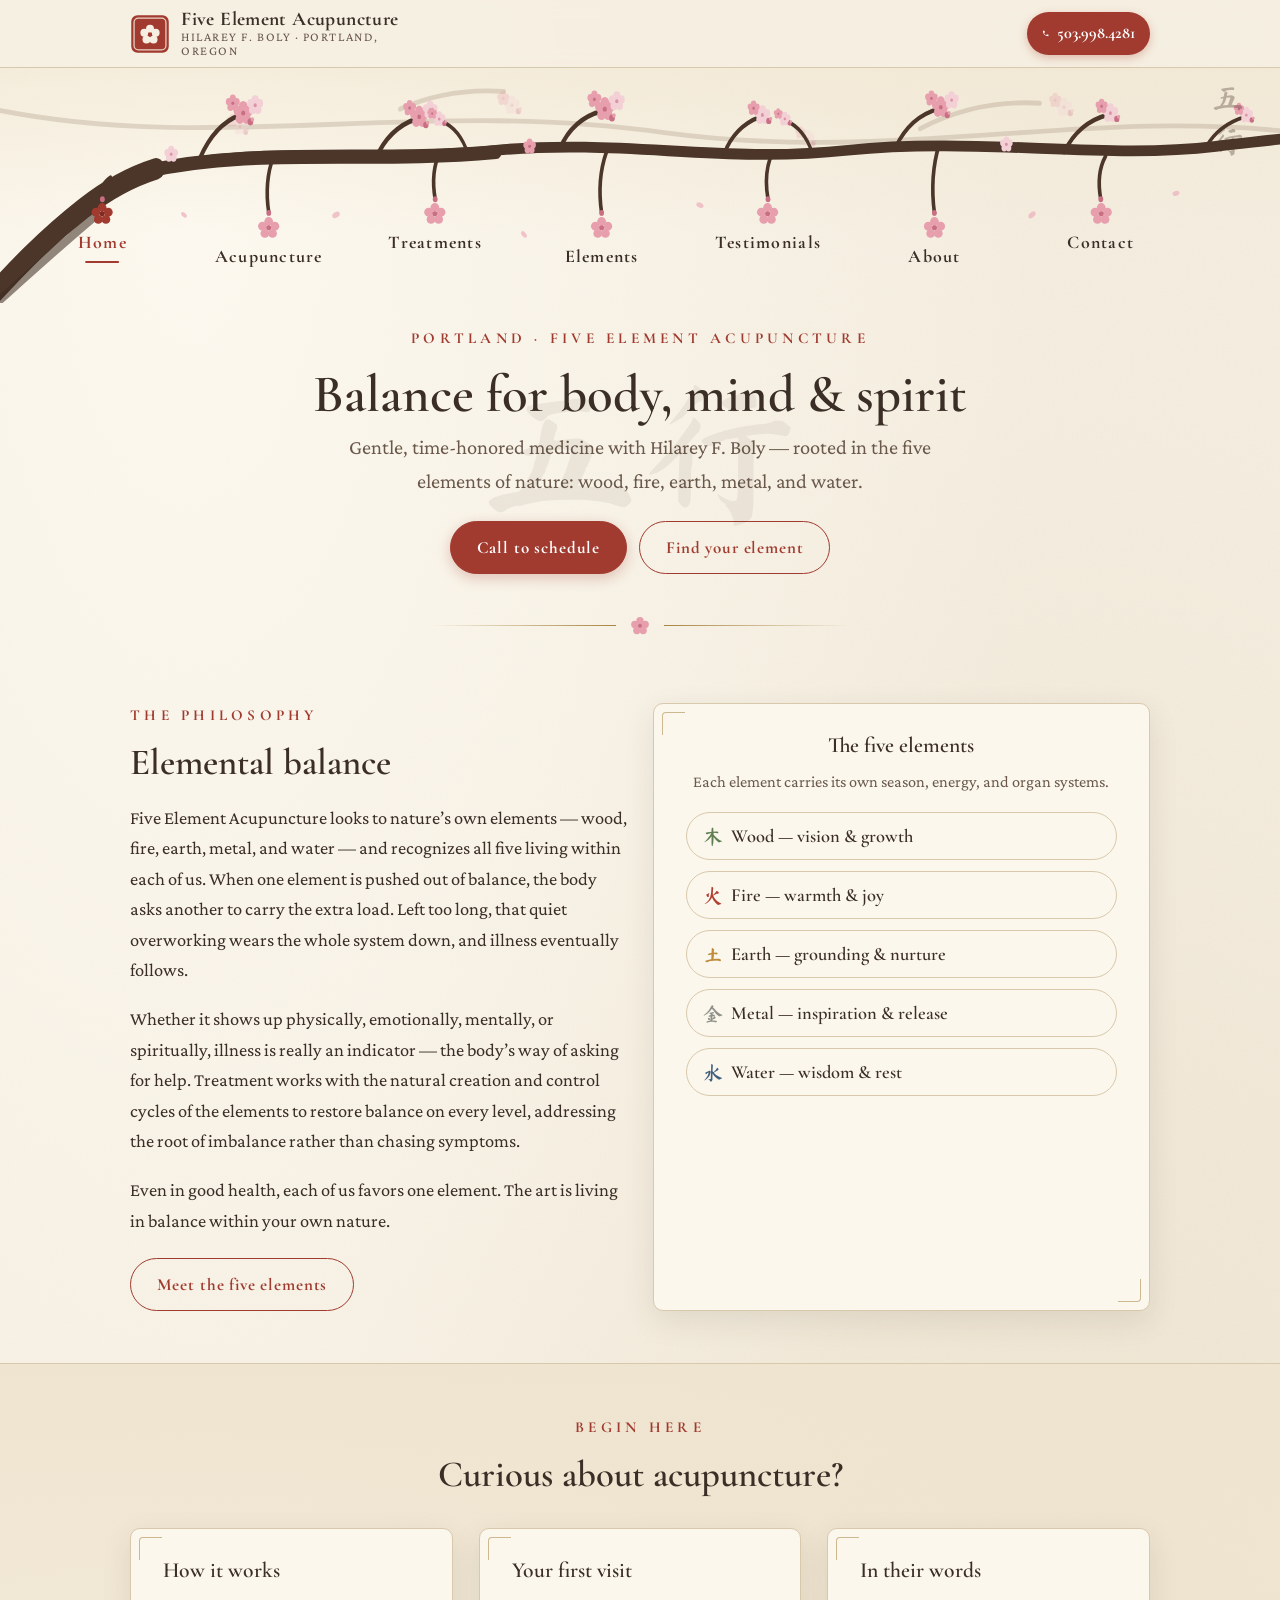
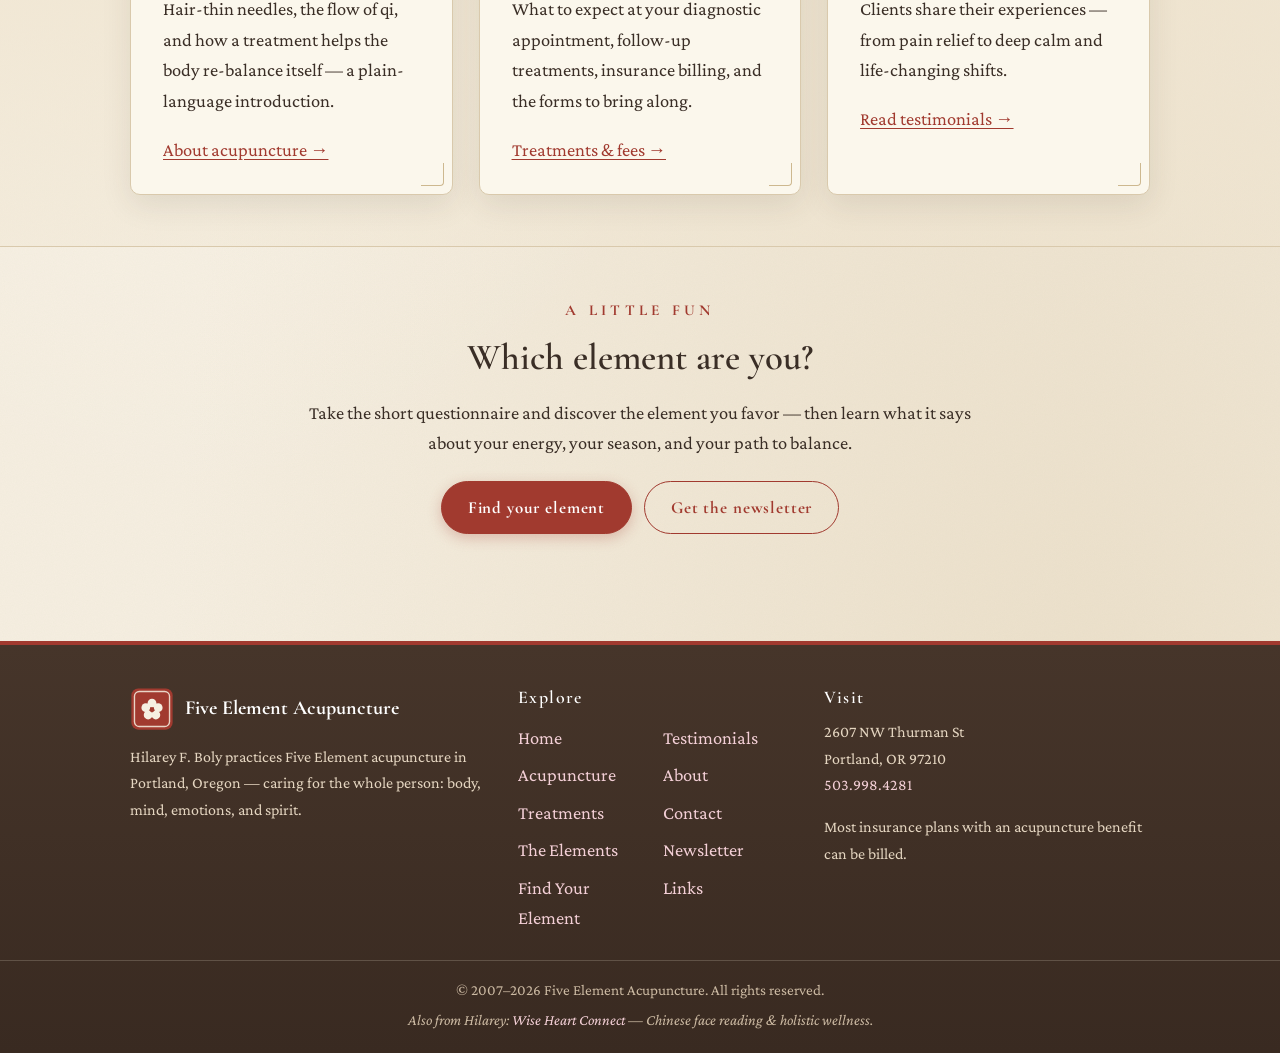
==== index.html @ b61c3566 "Five Element Acupuncture — cherry blossom redesign of acu4you.net" ====
<!DOCTYPE html>
<html lang="en">
<head>
<meta charset="utf-8">
<meta name="viewport" content="width=device-width, initial-scale=1">
<title>Five Element Acupuncture in Portland, OR — Hilarey F. Boly, L.Ac.</title>
<meta name="description" content="Hilarey F. Boly practices Five Element acupuncture in Portland, Oregon — gentle, time-honored care for body, mind, and spirit. Call 503.998.4281 to schedule.">
<link rel="icon" type="image/svg+xml" href="assets/seal.svg">
<link rel="preconnect" href="https://fonts.googleapis.com">
<link rel="preconnect" href="https://fonts.gstatic.com" crossorigin>
<link href="https://fonts.googleapis.com/css2?family=Cormorant+Garamond:ital,wght@0,500;0,600;0,700;1,500&family=Crimson+Pro:ital,wght@0,400;0,600;1,400&display=swap" rel="stylesheet">
<link href="https://fonts.googleapis.com/css2?family=Ma+Shan+Zheng&text=%E6%9C%A8%E7%81%AB%E5%9C%9F%E9%87%91%E6%B0%B4%E4%BA%94%E8%A1%8C%E6%B0%A3&display=swap" rel="stylesheet">
<link rel="stylesheet" href="css/styles.css">
</head>
<body>
<a class="skip-link" href="#main">Skip to content</a>

<svg style="display:none" aria-hidden="true">
  <symbol id="petal" viewBox="0 0 24 24">
    <g fill="var(--petal-fill, #e79fae)">
      <circle cx="12" cy="5.5" r="4.4"/><circle cx="18.2" cy="10.2" r="4.4"/>
      <circle cx="15.8" cy="17.4" r="4.4"/><circle cx="8.2" cy="17.4" r="4.4"/>
      <circle cx="5.8" cy="10.2" r="4.4"/>
    </g>
    <circle fill="var(--petal-core, #c96f83)" cx="12" cy="11.8" r="2.5"/>
  </symbol>
</svg>

<header>
  <div class="topbar">
    <div class="topbar-inner">
      <a class="brand" href="index.html">
        <img class="seal-mark" src="assets/seal.svg" alt="Five Element Acupuncture seal">
        <span class="brand-name">Five Element Acupuncture
          <span class="brand-sub">Hilarey F. Boly · Portland, Oregon</span>
        </span>
      </a>
      <nav class="topbar-links" aria-label="Compact navigation">
        <a href="index.html" aria-current="page">Home</a>
        <a href="acupuncture.html">Acupuncture</a>
        <a href="treatments.html">Treatments</a>
        <a href="elements.html">Elements</a>
        <a href="testimonials.html">Testimonials</a>
        <a href="about.html">About</a>
        <a href="contact.html">Contact</a>
      </nav>
      <a class="phone-cta" href="tel:+15039984281">
        <svg width="15" height="15" viewBox="0 0 24 24" fill="currentColor" aria-hidden="true"><path d="M6.6 10.8c1.4 2.8 3.8 5.1 6.6 6.6l2.2-2.2c.3-.3.7-.4 1-.2 1.1.4 2.3.6 3.6.6.6 0 1 .4 1 1V20c0 .6-.4 1-1 1C10.6 21 3 13.4 3 4c0-.6.4-1 1-1h3.5c.6 0 1 .4 1 1 0 1.2.2 2.4.6 3.6.1.3 0 .7-.2 1l-2.3 2.2z"/></svg>
        <span class="cta-label">503.998.4281</span>
      </a>
      <button class="menu-toggle" aria-expanded="false" aria-controls="mobileNav" aria-label="Open menu">
        <svg width="22" height="22" viewBox="0 0 24 24" fill="none" stroke="currentColor" stroke-width="2.2" stroke-linecap="round" aria-hidden="true"><path d="M4 7h16M4 12h16M4 17h16"/></svg>
      </button>
    </div>
  </div>

  <div class="tree-banner">
    <div class="banner-calligraphy hanzi" aria-hidden="true">五行</div>
    <nav class="blossom-nav" aria-label="Primary navigation">
      <ul>
        <li><a href="index.html" aria-current="page"><svg class="petal-icon" aria-hidden="true"><use href="#petal"/></svg>Home</a></li>
        <li><a href="acupuncture.html"><svg class="petal-icon" aria-hidden="true"><use href="#petal"/></svg>Acupuncture</a></li>
        <li><a href="treatments.html"><svg class="petal-icon" aria-hidden="true"><use href="#petal"/></svg>Treatments</a></li>
        <li><a href="elements.html"><svg class="petal-icon" aria-hidden="true"><use href="#petal"/></svg>Elements</a></li>
        <li><a href="testimonials.html"><svg class="petal-icon" aria-hidden="true"><use href="#petal"/></svg>Testimonials</a></li>
        <li><a href="about.html"><svg class="petal-icon" aria-hidden="true"><use href="#petal"/></svg>About</a></li>
        <li><a href="contact.html"><svg class="petal-icon" aria-hidden="true"><use href="#petal"/></svg>Contact</a></li>
      </ul>
    </nav>
  </div>
</header>

<div class="mobile-nav" id="mobileNav" aria-hidden="false">
  <div class="sheet" role="dialog" aria-label="Menu">
    <div class="sheet-head">
      <strong>Menu</strong>
      <button class="close-btn" aria-label="Close menu">&times;</button>
    </div>
    <ul>
      <li><a href="index.html" aria-current="page"><svg class="petal-icon" aria-hidden="true"><use href="#petal"/></svg>Home</a></li>
      <li><a href="acupuncture.html"><svg class="petal-icon" aria-hidden="true"><use href="#petal"/></svg>Acupuncture</a></li>
      <li><a href="treatments.html"><svg class="petal-icon" aria-hidden="true"><use href="#petal"/></svg>Treatments</a></li>
      <li><a href="elements.html"><svg class="petal-icon" aria-hidden="true"><use href="#petal"/></svg>The Elements</a></li>
      <li><a href="questionnaire.html"><svg class="petal-icon" aria-hidden="true"><use href="#petal"/></svg>Find Your Element</a></li>
      <li><a href="testimonials.html"><svg class="petal-icon" aria-hidden="true"><use href="#petal"/></svg>Testimonials</a></li>
      <li><a href="about.html"><svg class="petal-icon" aria-hidden="true"><use href="#petal"/></svg>About</a></li>
      <li><a href="contact.html"><svg class="petal-icon" aria-hidden="true"><use href="#petal"/></svg>Contact</a></li>
      <li><a href="newsletter.html"><svg class="petal-icon" aria-hidden="true"><use href="#petal"/></svg>Newsletter</a></li>
      <li><a href="links.html"><svg class="petal-icon" aria-hidden="true"><use href="#petal"/></svg>Links</a></li>
    </ul>
    <p class="mobile-extra">Questions? Call <a href="tel:+15039984281">503.998.4281</a></p>
  </div>
</div>

<main id="main">

  <div class="page-head">
    <div class="hanzi-watermark hanzi" aria-hidden="true">五行</div>
    <p class="eyebrow">Portland · Five Element Acupuncture</p>
    <h1>Balance for body, mind &amp; spirit</h1>
    <p class="lede">Gentle, time-honored medicine with Hilarey F. Boly — rooted in the five elements of nature: wood, fire, earth, metal, and water.</p>
    <div class="btn-row" style="justify-content:center">
      <a class="btn btn-seal" href="tel:+15039984281">Call to schedule</a>
      <a class="btn btn-outline" href="questionnaire.html">Find your element</a>
    </div>
  </div>

  <div class="divider" aria-hidden="true">
    <svg viewBox="0 0 24 24"><g class="petals" fill="#e79fae"><circle cx="12" cy="5.5" r="4.4"/><circle cx="18.2" cy="10.2" r="4.4"/><circle cx="15.8" cy="17.4" r="4.4"/><circle cx="8.2" cy="17.4" r="4.4"/><circle cx="5.8" cy="10.2" r="4.4"/></g><circle class="core" fill="#c96f83" cx="12" cy="11.8" r="2.5"/></svg>
  </div>

  <section class="section" aria-labelledby="balance-title">
    <div class="wrap grid-2">
      <div class="fade-up">
        <p class="eyebrow">The Philosophy</p>
        <h2 id="balance-title">Elemental balance</h2>
        <p>Five Element Acupuncture looks to nature’s own elements — wood, fire, earth, metal, and water — and recognizes all five living within each of us. When one element is pushed out of balance, the body asks another to carry the extra load. Left too long, that quiet overworking wears the whole system down, and illness eventually follows.</p>
        <p>Whether it shows up physically, emotionally, mentally, or spiritually, illness is really an indicator — the body’s way of asking for help. Treatment works with the natural creation and control cycles of the elements to restore balance on every level, addressing the root of imbalance rather than chasing symptoms.</p>
        <p>Even in good health, each of us favors one element. The art is living in balance within your own nature.</p>
        <div class="btn-row">
          <a class="btn btn-outline" href="elements.html">Meet the five elements</a>
        </div>
      </div>
      <div class="card fade-up">
        <h3 style="text-align:center">The five elements</h3>
        <p style="text-align:center; color:var(--ink-soft); font-size:1.02rem">Each element carries its own season, energy, and organ systems.</p>
        <div class="element-strip" style="flex-direction:column; align-items:stretch">
          <a class="element-chip el-wood" href="elements.html#wood"><span class="hanzi">木</span> Wood — vision &amp; growth</a>
          <a class="element-chip el-fire" href="elements.html#fire"><span class="hanzi">火</span> Fire — warmth &amp; joy</a>
          <a class="element-chip el-earth" href="elements.html#earth"><span class="hanzi">土</span> Earth — grounding &amp; nurture</a>
          <a class="element-chip el-metal" href="elements.html#metal"><span class="hanzi">金</span> Metal — inspiration &amp; release</a>
          <a class="element-chip el-water" href="elements.html#water"><span class="hanzi">水</span> Water — wisdom &amp; rest</a>
        </div>
      </div>
    </div>
  </section>

  <section class="section alt" aria-labelledby="explore-title">
    <div class="wrap">
      <div style="text-align:center; margin-bottom:2rem">
        <p class="eyebrow">Begin Here</p>
        <h2 id="explore-title">Curious about acupuncture?</h2>
      </div>
      <div class="grid-3">
        <div class="card fade-up">
          <h3>How it works</h3>
          <p>Hair-thin needles, the flow of qi, and how a treatment helps the body re-balance itself — a plain-language introduction.</p>
          <a href="acupuncture.html">About acupuncture →</a>
        </div>
        <div class="card fade-up">
          <h3>Your first visit</h3>
          <p>What to expect at your diagnostic appointment, follow-up treatments, insurance billing, and the forms to bring along.</p>
          <a href="treatments.html">Treatments &amp; fees →</a>
        </div>
        <div class="card fade-up">
          <h3>In their words</h3>
          <p>Clients share their experiences — from pain relief to deep calm and life-changing shifts.</p>
          <a href="testimonials.html">Read testimonials →</a>
        </div>
      </div>
    </div>
  </section>

  <section class="section" aria-labelledby="quiz-title">
    <div class="wrap" style="text-align:center; max-width:720px">
      <p class="eyebrow">A Little Fun</p>
      <h2 id="quiz-title">Which element are you?</h2>
      <p>Take the short questionnaire and discover the element you favor — then learn what it says about your energy, your season, and your path to balance.</p>
      <div class="btn-row" style="justify-content:center">
        <a class="btn btn-seal" href="questionnaire.html">Find your element</a>
        <a class="btn btn-outline" href="newsletter.html">Get the newsletter</a>
      </div>
    </div>
  </section>

</main>

<footer class="site-footer">
  <div class="footer-inner">
    <div>
      <div class="footer-brand">
        <img src="assets/seal.svg" alt="">
        <span>Five Element Acupuncture</span>
      </div>
      <p>Hilarey F. Boly practices Five Element acupuncture in Portland, Oregon — caring for the whole person: body, mind, emotions, and spirit.</p>
    </div>
    <div>
      <h4>Explore</h4>
      <ul>
        <li><a href="index.html">Home</a></li>
        <li><a href="acupuncture.html">Acupuncture</a></li>
        <li><a href="treatments.html">Treatments</a></li>
        <li><a href="elements.html">The Elements</a></li>
        <li><a href="questionnaire.html">Find Your Element</a></li>
        <li><a href="testimonials.html">Testimonials</a></li>
        <li><a href="about.html">About</a></li>
        <li><a href="contact.html">Contact</a></li>
        <li><a href="newsletter.html">Newsletter</a></li>
        <li><a href="links.html">Links</a></li>
      </ul>
    </div>
    <div>
      <h4>Visit</h4>
      <p>2607 NW Thurman St<br>Portland, OR 97210<br>
      <a href="tel:+15039984281">503.998.4281</a></p>
      <p>Most insurance plans with an acupuncture benefit can be billed.</p>
    </div>
  </div>
  <div class="footer-bottom">
    © 2007–2026 Five Element Acupuncture. All rights reserved.
    <span class="wiseheart">Also from Hilarey: <a href="https://www.youtube.com/@WiseHeartsConnect" rel="noopener">Wise Heart Connect</a> — Chinese face reading &amp; holistic wellness.</span>
  </div>
</footer>

<script src="js/main.js"></script>
</body>
</html>
---- css/styles.css ----
/* ============================================================
   Five Element Acupuncture — acu4you.net redesign
   Ancient scroll aesthetic · cherry blossom tree menu · responsive
   ============================================================ */

:root {
  --paper: #f6efe1;
  --paper-2: #efe4cf;
  --card: #fbf7ec;
  --ink: #3a2e26;
  --ink-soft: #6a594b;
  --line: #d9c9ac;
  --branch: #4b3629;
  --blossom: #e79fae;
  --blossom-2: #f3cfd6;
  --blossom-deep: #c96f83;
  --seal: #a13a2f;
  --seal-deep: #7f2b23;
  --gold: #a98544;

  --wood: #5f7f52;
  --fire: #b03d31;
  --earth: #c08b3a;
  --metal: #8f9089;
  --water: #41607f;

  --font-display: "Cormorant Garamond", "Georgia", serif;
  --font-body: "Crimson Pro", "Georgia", serif;
  --font-brush: "Ma Shan Zheng", "Noto Serif SC", serif;

  --maxw: 1060px;
  --radius: 10px;
  --shadow: 0 10px 30px rgba(59, 46, 38, 0.10);
}

* { box-sizing: border-box; }

html { scroll-behavior: smooth; }

body {
  margin: 0;
  font-family: var(--font-body);
  font-size: 1.155rem;
  line-height: 1.65;
  color: var(--ink);
  background-color: var(--paper);
  /* aged washi-paper texture */
  background-image:
    radial-gradient(ellipse at 15% 8%, rgba(255, 252, 244, 0.75), transparent 55%),
    radial-gradient(ellipse at 85% 92%, rgba(215, 195, 158, 0.35), transparent 60%),
    url("data:image/svg+xml,%3Csvg xmlns='http://www.w3.org/2000/svg' width='180' height='180'%3E%3Cfilter id='n'%3E%3CfeTurbulence type='fractalNoise' baseFrequency='.9' numOctaves='2'/%3E%3CfeColorMatrix values='0 0 0 0 .32 0 0 0 0 .26 0 0 0 0 .18 0 0 0 .05 0'/%3E%3C/filter%3E%3Crect width='180' height='180' filter='url(%23n)'/%3E%3C/svg%3E");
}

img, svg { max-width: 100%; }

::selection { background: var(--blossom-2); }

a { color: var(--seal); text-underline-offset: 3px; }
a:hover { color: var(--seal-deep); }

a:focus-visible, button:focus-visible, input:focus-visible,
textarea:focus-visible, select:focus-visible, [tabindex]:focus-visible {
  outline: 2px solid var(--seal);
  outline-offset: 3px;
  border-radius: 3px;
}

.skip-link {
  position: absolute; left: -999px; top: 0; z-index: 200;
  background: var(--seal); color: #fff; padding: .6rem 1rem;
  border-radius: 0 0 8px 0; text-decoration: none;
}
.skip-link:focus { left: 0; color: #fff; }

/* ---------- typography ---------- */

h1, h2, h3, h4 {
  font-family: var(--font-display);
  font-weight: 600;
  color: var(--ink);
  line-height: 1.18;
  margin: 0 0 .5em;
}
h1 { font-size: clamp(2.2rem, 4.6vw, 3.3rem); }
h2 { font-size: clamp(1.7rem, 3.2vw, 2.3rem); }
h3 { font-size: 1.35rem; }

p { margin: 0 0 1em; }

.lede { font-size: 1.28rem; color: var(--ink-soft); }

.eyebrow {
  font-family: var(--font-display);
  font-size: .95rem;
  font-weight: 700;
  letter-spacing: .28em;
  text-transform: uppercase;
  color: var(--seal);
  margin-bottom: .8rem;
}

.hanzi { font-family: var(--font-brush); font-weight: 400; }

/* ---------- top bar ---------- */

.topbar {
  position: sticky; top: 0; z-index: 100;
  background: rgba(246, 239, 225, 0.92);
  backdrop-filter: blur(8px);
  border-bottom: 1px solid var(--line);
}
.topbar-inner {
  max-width: var(--maxw); margin: 0 auto;
  display: flex; align-items: center; gap: 1rem;
  padding: .55rem 1.25rem;
}
.brand {
  display: flex; align-items: center; gap: .7rem;
  text-decoration: none; color: var(--ink); margin-right: auto;
}
.brand img.seal-mark { width: 40px; height: 40px; flex: none; }
.brand .brand-name {
  font-family: var(--font-display); font-weight: 700;
  font-size: 1.22rem; line-height: 1.1; letter-spacing: .02em;
}
.brand .brand-sub {
  display: block; font-family: var(--font-body);
  font-size: .8rem; font-weight: 400; color: var(--ink-soft);
  letter-spacing: .12em; text-transform: uppercase;
}

/* compact links that appear once the tree has scrolled away (desktop) */
.topbar-links { display: none; gap: 1.1rem; }
.topbar-links a {
  font-family: var(--font-display); font-weight: 600; font-size: 1rem;
  letter-spacing: .06em; text-decoration: none; color: var(--ink);
  opacity: 0; transform: translateY(-4px);
  transition: opacity .3s ease, transform .3s ease;
  pointer-events: none;
}
.topbar-links a:hover, .topbar-links a[aria-current="page"] { color: var(--seal); }
body.scrolled .topbar-links a { opacity: 1; transform: none; pointer-events: auto; }

.phone-cta {
  display: inline-flex; align-items: center; gap: .45rem;
  font-family: var(--font-display); font-weight: 700; font-size: 1.02rem;
  color: #fff; background: var(--seal); text-decoration: none;
  padding: .5rem .95rem; border-radius: 999px; white-space: nowrap;
  box-shadow: 0 3px 10px rgba(161, 58, 47, .3);
}
.phone-cta:hover { background: var(--seal-deep); color: #fff; }

.menu-toggle {
  display: none;
  background: none; border: 1.5px solid var(--branch); border-radius: 8px;
  padding: .45rem .6rem; cursor: pointer; color: var(--ink);
}
.menu-toggle svg { display: block; }

/* ---------- cherry blossom tree menu ---------- */

.tree-banner {
  position: relative;
  height: 235px;
  max-width: 1600px;
  margin: 0 auto;
  background: linear-gradient(180deg, rgba(240, 229, 206, 0.55), rgba(246, 239, 225, 0) 70%);
  overflow: hidden;
}
.tree-banner::before {
  content: "";
  position: absolute; inset: 0;
  background: url("../assets/blossom-tree.svg") center / 100% 100% no-repeat;
}

.banner-calligraphy {
  position: absolute; top: 14px; right: 26px;
  writing-mode: vertical-rl;
  font-family: var(--font-brush);
  font-size: 2rem; letter-spacing: .35em;
  color: var(--branch); opacity: .34;
  pointer-events: none; user-select: none;
}

/* menu links hanging from the branch */
.blossom-nav { position: absolute; inset: 0; }
.blossom-nav ul { list-style: none; margin: 0; padding: 0; }
.blossom-nav li {
  position: absolute;
  transform: translateX(-50%);
}
/* x positions match the hanging twigs in blossom-tree.svg (÷1600) */
.blossom-nav li:nth-child(1) { left: 8%;    top: 131px; }
.blossom-nav li:nth-child(2) { left: 21%;   top: 145px; }
.blossom-nav li:nth-child(3) { left: 34%;   top: 131px; }
.blossom-nav li:nth-child(4) { left: 47%;   top: 145px; }
.blossom-nav li:nth-child(5) { left: 60%;   top: 131px; }
.blossom-nav li:nth-child(6) { left: 73%;   top: 145px; }
.blossom-nav li:nth-child(7) { left: 86%;   top: 131px; }

.blossom-nav a {
  display: flex; flex-direction: column; align-items: center; gap: .18rem;
  text-decoration: none; color: var(--ink);
  font-family: var(--font-display); font-weight: 700;
  font-size: 1.12rem; letter-spacing: .07em;
  padding: .15rem .4rem;
}
.petal-icon {
  --petal-fill: var(--blossom);
  --petal-core: var(--blossom-deep);
  width: 24px; height: 24px;
  transition: transform .25s ease;
}
.blossom-nav a:hover { color: var(--seal); }
.blossom-nav a:hover .petal-icon { transform: rotate(24deg) scale(1.18); }
.blossom-nav a[aria-current="page"] { color: var(--seal); }
.blossom-nav a[aria-current="page"] .petal-icon,
.mobile-nav a[aria-current="page"] .petal-icon {
  --petal-fill: var(--seal);
  --petal-core: var(--seal-deep);
}
.blossom-nav a::after {
  content: ""; height: 2px; width: 0; background: var(--seal);
  transition: width .25s ease; border-radius: 2px;
}
.blossom-nav a:hover::after, .blossom-nav a[aria-current="page"]::after { width: 70%; }

/* drifting petals */
.falling-petal {
  position: absolute; top: -18px;
  width: 12px; height: 8px;
  background: var(--blossom);
  border-radius: 60% 40% 55% 45%;
  opacity: 0;
  animation: petal-fall linear infinite;
  pointer-events: none;
}
.falling-petal:nth-of-type(2n) { background: var(--blossom-2); }
@keyframes petal-fall {
  0%   { transform: translate(0, 0) rotate(0deg); opacity: 0; }
  8%   { opacity: .85; }
  85%  { opacity: .75; }
  100% { transform: translate(-70px, 250px) rotate(300deg); opacity: 0; }
}

/* ---------- mobile nav ---------- */

.mobile-nav {
  display: none;
  position: fixed; inset: 0; z-index: 150;
  background: rgba(58, 46, 38, 0.45);
}
.mobile-nav.open { display: block; }
.mobile-nav .sheet {
  position: absolute; top: 0; right: 0; bottom: 0;
  width: min(320px, 85vw);
  background: var(--paper);
  border-left: 1px solid var(--line);
  box-shadow: -12px 0 40px rgba(0,0,0,.2);
  padding: 1.2rem 1.4rem 2rem;
  overflow-y: auto;
}
.mobile-nav .sheet-head {
  display: flex; justify-content: space-between; align-items: center;
  margin-bottom: 1rem;
}
.mobile-nav .close-btn {
  background: none; border: none; cursor: pointer; color: var(--ink);
  padding: .4rem; font-size: 1.4rem; line-height: 1;
}
.mobile-nav ul { list-style: none; margin: 0; padding: 0; }
.mobile-nav li + li { border-top: 1px dashed var(--line); }
.mobile-nav a {
  display: flex; align-items: center; gap: .7rem;
  padding: .85rem .2rem;
  font-family: var(--font-display); font-weight: 600; font-size: 1.2rem;
  color: var(--ink); text-decoration: none;
}
.mobile-nav a .petal-icon { width: 20px; height: 20px; }
.mobile-nav a[aria-current="page"] { color: var(--seal); }
.mobile-nav .mobile-extra {
  margin-top: 1.2rem; padding-top: 1rem; border-top: 1px solid var(--line);
  font-size: 1rem; color: var(--ink-soft);
}

/* ---------- layout ---------- */

main { display: block; }

.wrap { max-width: var(--maxw); margin: 0 auto; padding: 0 1.25rem; }

.section { padding: 3.2rem 0; }
.section.alt {
  background: linear-gradient(180deg, var(--paper-2), rgba(239, 228, 207, .35));
  border-top: 1px solid var(--line);
  border-bottom: 1px solid var(--line);
}

/* page title band */
.page-head {
  position: relative;
  text-align: center;
  padding: 1.4rem 1.25rem 2.2rem;
  overflow: hidden;
}
.page-head .hanzi-watermark {
  position: absolute; top: 50%; left: 50%;
  transform: translate(-50%, -52%);
  font-family: var(--font-brush);
  font-size: clamp(6rem, 16vw, 10rem);
  color: var(--branch); opacity: .07;
  pointer-events: none; user-select: none;
  white-space: nowrap;
}
.page-head h1 { margin-bottom: .35rem; }
.page-head .lede { max-width: 640px; margin: 0 auto; }

/* blossom divider */
.divider {
  display: flex; align-items: center; justify-content: center;
  gap: .9rem; margin: 0 auto; padding: .4rem 0 1rem;
  max-width: 420px;
}
.divider::before, .divider::after {
  content: ""; height: 1px; flex: 1;
  background: linear-gradient(90deg, transparent, var(--gold));
}
.divider::after { background: linear-gradient(90deg, var(--gold), transparent); }
.divider svg { width: 20px; height: 20px; flex: none; }
.divider .petals { fill: var(--blossom); }
.divider .core { fill: var(--blossom-deep); }

/* scroll-style card */
.card {
  background: var(--card);
  border: 1px solid var(--line);
  border-radius: var(--radius);
  box-shadow: var(--shadow);
  padding: 1.8rem 2rem;
  position: relative;
}
.card::before, .card::after {
  content: ""; position: absolute; width: 22px; height: 22px;
  border-color: var(--gold); border-style: solid; opacity: .55;
}
.card::before { top: 8px; left: 8px; border-width: 1.5px 0 0 1.5px; border-radius: 4px 0 0 0; }
.card::after { bottom: 8px; right: 8px; border-width: 0 1.5px 1.5px 0; border-radius: 0 0 4px 0; }

.grid-2 { display: grid; grid-template-columns: 1fr 1fr; gap: 1.6rem; }
.grid-3 { display: grid; grid-template-columns: repeat(3, 1fr); gap: 1.6rem; }

/* ---------- buttons ---------- */

.btn {
  display: inline-flex; align-items: center; justify-content: center; gap: .5rem;
  font-family: var(--font-display); font-weight: 700; font-size: 1.06rem;
  letter-spacing: .05em; text-decoration: none; cursor: pointer;
  border-radius: 999px; padding: .72rem 1.6rem;
  transition: transform .15s ease, box-shadow .15s ease, background .15s ease;
}
.btn:active { transform: translateY(1px); }
.btn-seal {
  background: var(--seal); color: #fff; border: 1.5px solid var(--seal);
  box-shadow: 0 4px 14px rgba(161, 58, 47, .28);
}
.btn-seal:hover { background: var(--seal-deep); color: #fff; }
.btn-outline {
  background: transparent; color: var(--seal); border: 1.5px solid var(--seal);
}
.btn-outline:hover { background: rgba(161, 58, 47, .08); color: var(--seal-deep); }

.btn-row { display: flex; flex-wrap: wrap; gap: .8rem; margin-top: 1.4rem; }

/* ---------- element cards ---------- */

.element-grid {
  display: grid;
  grid-template-columns: repeat(auto-fit, minmax(185px, 1fr));
  gap: 1.3rem;
}
.element-card {
  background: var(--card);
  border: 1px solid var(--line);
  border-top: 4px solid var(--el, var(--gold));
  border-radius: var(--radius);
  box-shadow: var(--shadow);
  padding: 1.4rem 1.3rem 1.5rem;
  text-align: center;
}
.element-card .hanzi {
  display: block; font-size: 3rem; line-height: 1;
  color: var(--el, var(--ink)); margin-bottom: .4rem;
}
.element-card h3 { margin-bottom: .15rem; }
.element-card .season {
  font-size: .85rem; letter-spacing: .18em; text-transform: uppercase;
  color: var(--ink-soft); margin-bottom: .7rem;
}
.element-card p { font-size: 1.02rem; margin: 0; color: var(--ink-soft); }
.element-card .organs {
  margin-top: .8rem; padding-top: .7rem; border-top: 1px dashed var(--line);
  font-size: .92rem; color: var(--ink-soft); font-style: italic;
}

.el-wood  { --el: var(--wood); }
.el-fire  { --el: var(--fire); }
.el-earth { --el: var(--earth); }
.el-metal { --el: var(--metal); }
.el-water { --el: var(--water); }

/* small element chips on home page */
.element-strip {
  display: flex; flex-wrap: wrap; justify-content: center; gap: .7rem;
}
.element-chip {
  display: inline-flex; align-items: center; gap: .5rem;
  border: 1px solid var(--line); background: var(--card);
  border-radius: 999px; padding: .4rem 1rem;
  font-family: var(--font-display); font-weight: 600; text-decoration: none;
  color: var(--ink);
}
.element-chip .hanzi { font-size: 1.25rem; color: var(--el, var(--ink)); }
.element-chip:hover { border-color: var(--el, var(--seal)); color: var(--ink); }

/* ---------- testimonials ---------- */

.quote-list { display: grid; gap: 1.4rem; }
.quote {
  background: var(--card);
  border: 1px solid var(--line);
  border-left: 4px solid var(--blossom);
  border-radius: var(--radius);
  box-shadow: var(--shadow);
  padding: 1.5rem 1.7rem 1.2rem;
  margin: 0;
}
.quote p { font-size: 1.12rem; }
.quote p:first-of-type::before {
  content: "\201C";
  font-family: var(--font-display);
  font-size: 2.2rem; line-height: 0;
  color: var(--blossom-deep);
  margin-right: .25rem; vertical-align: -0.35em;
}
.quote footer {
  font-family: var(--font-display); font-weight: 700;
  color: var(--seal); letter-spacing: .12em;
}

/* ---------- lists ---------- */

.leaf-list { list-style: none; padding: 0; margin: 0 0 1em; }
.leaf-list li { padding: .34rem 0 .34rem 1.7rem; position: relative; }
.leaf-list li::before {
  content: ""; position: absolute; left: 0; top: .78em;
  width: 11px; height: 8px;
  background: var(--blossom);
  border-radius: 60% 40% 55% 45%;
  transform: rotate(-20deg);
}
.leaf-list.two-col { columns: 2; column-gap: 2.5rem; }
.leaf-list.two-col li { break-inside: avoid; }

/* ---------- forms ---------- */

.form-grid { display: grid; gap: 1.1rem; }
.form-field label {
  display: block; font-family: var(--font-display); font-weight: 700;
  font-size: 1.02rem; letter-spacing: .04em; margin-bottom: .3rem;
}
.form-field input, .form-field textarea {
  width: 100%;
  font-family: var(--font-body); font-size: 1.05rem; color: var(--ink);
  background: #fffdf6;
  border: 1px solid var(--line); border-radius: 8px;
  padding: .7rem .85rem;
}
.form-field input:focus, .form-field textarea:focus {
  border-color: var(--seal); outline: 2px solid rgba(161, 58, 47, .25);
  outline-offset: 0;
}
.form-note { font-size: .98rem; color: var(--ink-soft); font-style: italic; }
.form-status {
  display: none; margin-top: 1rem; padding: .8rem 1rem;
  border: 1px solid var(--gold); border-radius: 8px;
  background: rgba(169, 133, 68, .1); font-size: 1rem;
}
.form-status.visible { display: block; }

/* ---------- questionnaire ---------- */

.quiz-progress {
  position: sticky; top: 64px; z-index: 50;
  background: var(--card); border: 1px solid var(--line); border-radius: 999px;
  padding: .45rem 1.1rem; margin-bottom: 1.6rem;
  display: flex; align-items: center; gap: .9rem;
  box-shadow: var(--shadow);
  font-family: var(--font-display); font-weight: 700; font-size: .98rem;
}
.quiz-progress .bar {
  flex: 1; height: 8px; border-radius: 999px; background: var(--paper-2);
  overflow: hidden;
}
.quiz-progress .bar span {
  display: block; height: 100%; width: 0;
  background: linear-gradient(90deg, var(--blossom), var(--seal));
  border-radius: 999px; transition: width .3s ease;
}

.quiz fieldset {
  border: 1px solid var(--line); border-radius: var(--radius);
  background: var(--card); box-shadow: var(--shadow);
  padding: 1.3rem 1.5rem 1.1rem; margin: 0 0 1.3rem;
}
.quiz legend {
  font-family: var(--font-display); font-weight: 700; font-size: 1.18rem;
  padding: 0 .6rem; color: var(--ink);
}
.quiz legend .qnum { color: var(--seal); margin-right: .4rem; }
.quiz .option {
  display: flex; align-items: flex-start; gap: .65rem;
  padding: .5rem .6rem; border-radius: 8px; cursor: pointer;
}
.quiz .option:hover { background: rgba(231, 159, 174, .14); }
.quiz .option input {
  accent-color: var(--seal);
  width: 1.15rem; height: 1.15rem; margin-top: .28rem; flex: none;
  cursor: pointer;
}
.quiz .option span { font-size: 1.08rem; }

.quiz-result {
  display: none;
  border: 2px solid var(--el, var(--seal));
  border-radius: var(--radius);
  background: var(--card); box-shadow: var(--shadow);
  padding: 2rem; text-align: center;
  margin-top: 1.6rem;
}
.quiz-result.visible { display: block; }
.quiz-result .hanzi {
  font-size: 4.4rem; line-height: 1; display: block;
  color: var(--el, var(--seal)); margin-bottom: .4rem;
}
.quiz-result h2 { color: var(--el, var(--ink)); }
.quiz-result .runner-up { font-size: 1rem; color: var(--ink-soft); font-style: italic; }

/* ---------- contact ---------- */

.contact-info { display: grid; gap: .4rem; margin-bottom: 1.4rem; }
.contact-info .row { display: flex; gap: .7rem; align-items: baseline; }
.contact-info .row strong {
  font-family: var(--font-display); letter-spacing: .05em; min-width: 92px;
}
.map-frame {
  width: 100%; height: 320px; border: 1px solid var(--line);
  border-radius: var(--radius); box-shadow: var(--shadow);
}

/* ---------- footer ---------- */

.site-footer {
  margin-top: 3.5rem;
  background: linear-gradient(180deg, #46352a, #392a21);
  color: #efe4d2;
  border-top: 4px solid var(--seal);
  position: relative;
}
.footer-inner {
  max-width: var(--maxw); margin: 0 auto;
  padding: 2.6rem 1.25rem 1.4rem;
  display: grid; grid-template-columns: 1.3fr 1fr 1.2fr; gap: 2.2rem;
}
.site-footer h4 {
  color: #fff; font-size: 1.12rem; letter-spacing: .08em;
  margin-bottom: .7rem;
}
.site-footer p { font-size: 1rem; color: #e4d5c0; }
.site-footer ul { list-style: none; margin: 0; padding: 0; columns: 2; }
.site-footer ul li { padding: .22rem 0; }
.site-footer a { color: #f3cfd6; text-decoration: none; }
.site-footer a:hover { color: #fff; text-decoration: underline; }
.footer-brand { display: flex; align-items: center; gap: .7rem; margin-bottom: .8rem; }
.footer-brand img { width: 44px; height: 44px; }
.footer-brand span {
  font-family: var(--font-display); font-weight: 700; font-size: 1.25rem; color: #fff;
}
.footer-bottom {
  border-top: 1px solid rgba(239, 228, 207, .2);
  text-align: center; padding: 1rem 1.25rem 1.3rem;
  font-size: .95rem; color: #cbb9a2;
}
.footer-bottom .wiseheart {
  display: block; margin-top: .3rem; font-style: italic;
}

/* ---------- fade-up on scroll ---------- */

/* hidden state only applies when JS is running (html.js set by main.js) */
html.js .fade-up { opacity: 0; transform: translateY(18px); transition: opacity .6s ease, transform .6s ease; }
html.js .fade-up.in { opacity: 1; transform: none; }

/* ---------- responsive ---------- */

@media (max-width: 1120px) {
  .blossom-nav a { font-size: 1.02rem; }
}

@media (max-width: 920px) {
  .tree-banner { height: 150px; }
  .tree-banner::before { background-size: cover; background-position: center 30%; }
  .blossom-nav { display: none; }
  .banner-calligraphy { font-size: 1.5rem; top: 10px; right: 16px; }
  .menu-toggle { display: inline-flex; }
  .topbar-links { display: none !important; }

  .grid-2, .grid-3 { grid-template-columns: 1fr; }
  .leaf-list.two-col { columns: 1; }
  .footer-inner { grid-template-columns: 1fr; gap: 1.6rem; }
  .site-footer ul { columns: 2; }
  .quiz-progress { top: 60px; }
}

@media (min-width: 921px) {
  .topbar-links { display: flex; }
}

@media (max-width: 560px) {
  body { font-size: 1.08rem; }
  .card { padding: 1.3rem 1.2rem; }
  .phone-cta .cta-label { display: none; }
  .tree-banner { height: 120px; }
}

/* ---------- motion preferences ---------- */

@media (prefers-reduced-motion: reduce) {
  html { scroll-behavior: auto; }
  .falling-petal { display: none; }
  .fade-up { opacity: 1; transform: none; transition: none; }
  * { animation-duration: .01ms !important; transition-duration: .01ms !important; }
}

/* ---------- print ---------- */

@media print {
  .topbar, .tree-banner, .site-footer, .falling-petal, .menu-toggle { display: none; }
  body { background: #fff; color: #000; }
}
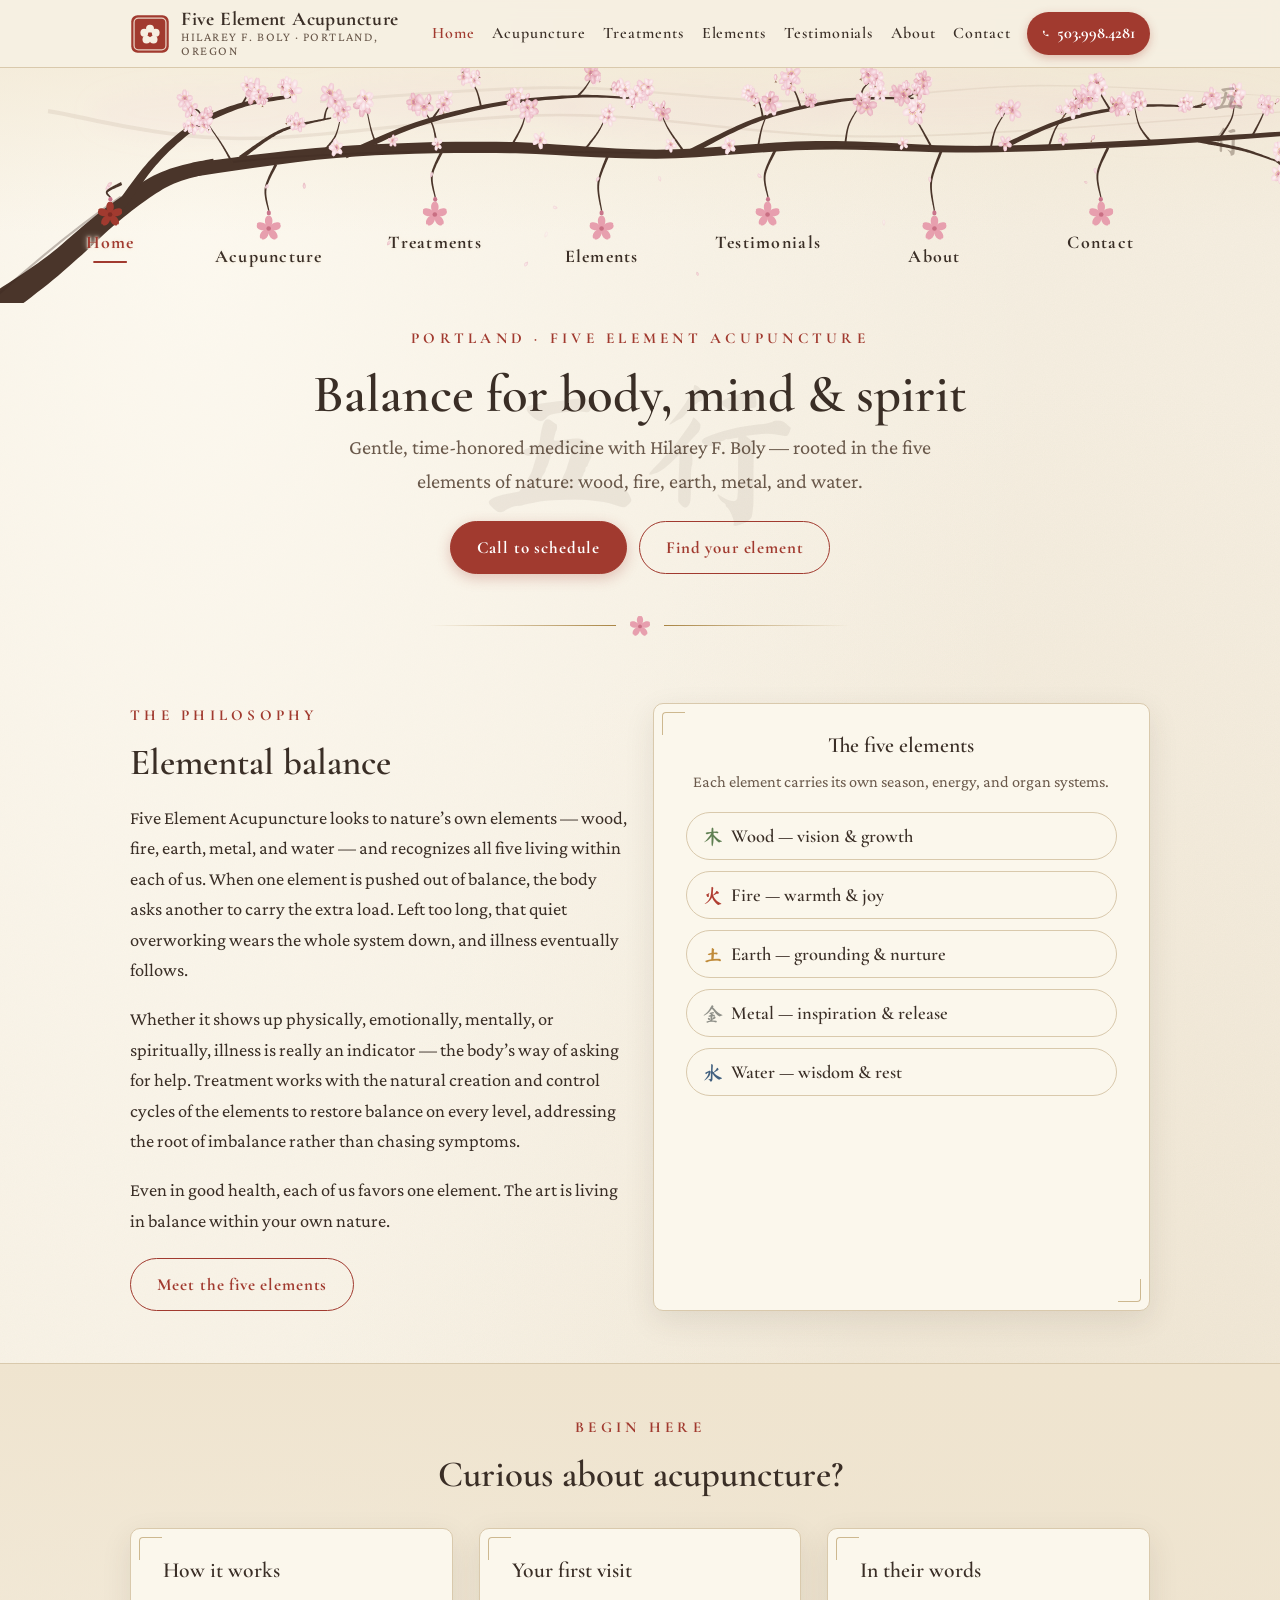
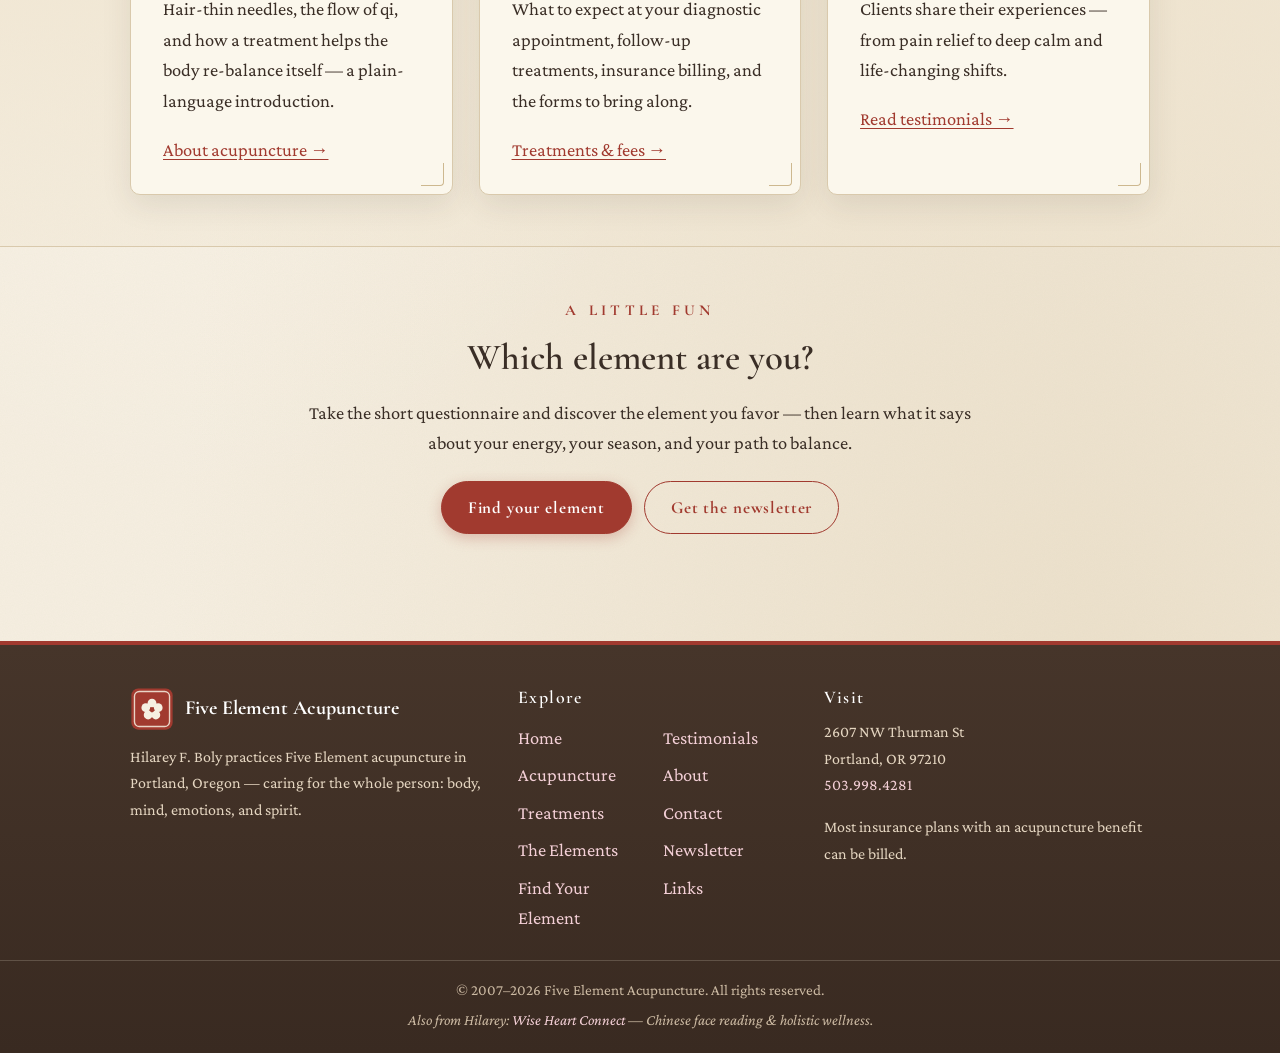
==== commit 16255a57: "Elegant tree rebuild: tapered limbs, gradient petals w/ stamens, blossom mist; matching nav petal ic" ====
--- a/index.html
+++ b/index.html
@@ -17,12 +17,8 @@
 
 <svg style="display:none" aria-hidden="true">
   <symbol id="petal" viewBox="0 0 24 24">
-    <g fill="var(--petal-fill, #e79fae)">
-      <circle cx="12" cy="5.5" r="4.4"/><circle cx="18.2" cy="10.2" r="4.4"/>
-      <circle cx="15.8" cy="17.4" r="4.4"/><circle cx="8.2" cy="17.4" r="4.4"/>
-      <circle cx="5.8" cy="10.2" r="4.4"/>
-    </g>
-    <circle fill="var(--petal-core, #c96f83)" cx="12" cy="11.8" r="2.5"/>
+    <g fill="var(--petal-fill, #e79fae)"><path d="M0 0 C-2.4 -1.8 -3.5 -5.4 -2.3 -7.9 C-1.4 -9.6 -0.5 -9.8 0 -9 C0.5 -9.8 1.4 -9.6 2.3 -7.9 C3.5 -5.4 2.4 -1.8 0 0 Z" transform="translate(12 12.5) rotate(0) scale(1.35)"/><path d="M0 0 C-2.4 -1.8 -3.5 -5.4 -2.3 -7.9 C-1.4 -9.6 -0.5 -9.8 0 -9 C0.5 -9.8 1.4 -9.6 2.3 -7.9 C3.5 -5.4 2.4 -1.8 0 0 Z" transform="translate(12 12.5) rotate(72) scale(1.35)"/><path d="M0 0 C-2.4 -1.8 -3.5 -5.4 -2.3 -7.9 C-1.4 -9.6 -0.5 -9.8 0 -9 C0.5 -9.8 1.4 -9.6 2.3 -7.9 C3.5 -5.4 2.4 -1.8 0 0 Z" transform="translate(12 12.5) rotate(144) scale(1.35)"/><path d="M0 0 C-2.4 -1.8 -3.5 -5.4 -2.3 -7.9 C-1.4 -9.6 -0.5 -9.8 0 -9 C0.5 -9.8 1.4 -9.6 2.3 -7.9 C3.5 -5.4 2.4 -1.8 0 0 Z" transform="translate(12 12.5) rotate(216) scale(1.35)"/><path d="M0 0 C-2.4 -1.8 -3.5 -5.4 -2.3 -7.9 C-1.4 -9.6 -0.5 -9.8 0 -9 C0.5 -9.8 1.4 -9.6 2.3 -7.9 C3.5 -5.4 2.4 -1.8 0 0 Z" transform="translate(12 12.5) rotate(288) scale(1.35)"/></g>
+    <circle fill="var(--petal-core, #c96f83)" cx="12" cy="12.5" r="2.3"/>
   </symbol>
 </svg>
 
@@ -106,7 +102,7 @@
   </div>
 
   <div class="divider" aria-hidden="true">
-    <svg viewBox="0 0 24 24"><g class="petals" fill="#e79fae"><circle cx="12" cy="5.5" r="4.4"/><circle cx="18.2" cy="10.2" r="4.4"/><circle cx="15.8" cy="17.4" r="4.4"/><circle cx="8.2" cy="17.4" r="4.4"/><circle cx="5.8" cy="10.2" r="4.4"/></g><circle class="core" fill="#c96f83" cx="12" cy="11.8" r="2.5"/></svg>
+    <svg viewBox="0 0 24 24"><g class="petals" fill="#e79fae"><path d="M0 0 C-2.4 -1.8 -3.5 -5.4 -2.3 -7.9 C-1.4 -9.6 -0.5 -9.8 0 -9 C0.5 -9.8 1.4 -9.6 2.3 -7.9 C3.5 -5.4 2.4 -1.8 0 0 Z" transform="translate(12 12.5) rotate(0) scale(1.35)"/><path d="M0 0 C-2.4 -1.8 -3.5 -5.4 -2.3 -7.9 C-1.4 -9.6 -0.5 -9.8 0 -9 C0.5 -9.8 1.4 -9.6 2.3 -7.9 C3.5 -5.4 2.4 -1.8 0 0 Z" transform="translate(12 12.5) rotate(72) scale(1.35)"/><path d="M0 0 C-2.4 -1.8 -3.5 -5.4 -2.3 -7.9 C-1.4 -9.6 -0.5 -9.8 0 -9 C0.5 -9.8 1.4 -9.6 2.3 -7.9 C3.5 -5.4 2.4 -1.8 0 0 Z" transform="translate(12 12.5) rotate(144) scale(1.35)"/><path d="M0 0 C-2.4 -1.8 -3.5 -5.4 -2.3 -7.9 C-1.4 -9.6 -0.5 -9.8 0 -9 C0.5 -9.8 1.4 -9.6 2.3 -7.9 C3.5 -5.4 2.4 -1.8 0 0 Z" transform="translate(12 12.5) rotate(216) scale(1.35)"/><path d="M0 0 C-2.4 -1.8 -3.5 -5.4 -2.3 -7.9 C-1.4 -9.6 -0.5 -9.8 0 -9 C0.5 -9.8 1.4 -9.6 2.3 -7.9 C3.5 -5.4 2.4 -1.8 0 0 Z" transform="translate(12 12.5) rotate(288) scale(1.35)"/></g><circle class="core" fill="#c96f83" cx="12" cy="12.5" r="2.3"/></svg>
   </div>
 
   <section class="section" aria-labelledby="balance-title">
--- a/css/styles.css
+++ b/css/styles.css
@@ -190,7 +190,7 @@
   transform: translateX(-50%);
 }
 /* x positions match the hanging twigs in blossom-tree.svg (÷1600) */
-.blossom-nav li:nth-child(1) { left: 8%;    top: 131px; }
+.blossom-nav li:nth-child(1) { left: 8.6%;  top: 131px; }
 .blossom-nav li:nth-child(2) { left: 21%;   top: 145px; }
 .blossom-nav li:nth-child(3) { left: 34%;   top: 131px; }
 .blossom-nav li:nth-child(4) { left: 47%;   top: 145px; }
@@ -204,6 +204,7 @@
   font-family: var(--font-display); font-weight: 700;
   font-size: 1.12rem; letter-spacing: .07em;
   padding: .15rem .4rem;
+  text-shadow: 0 0 6px var(--paper), 0 0 3px var(--paper), 0 1px 2px var(--paper);
 }
 .petal-icon {
   --petal-fill: var(--blossom);
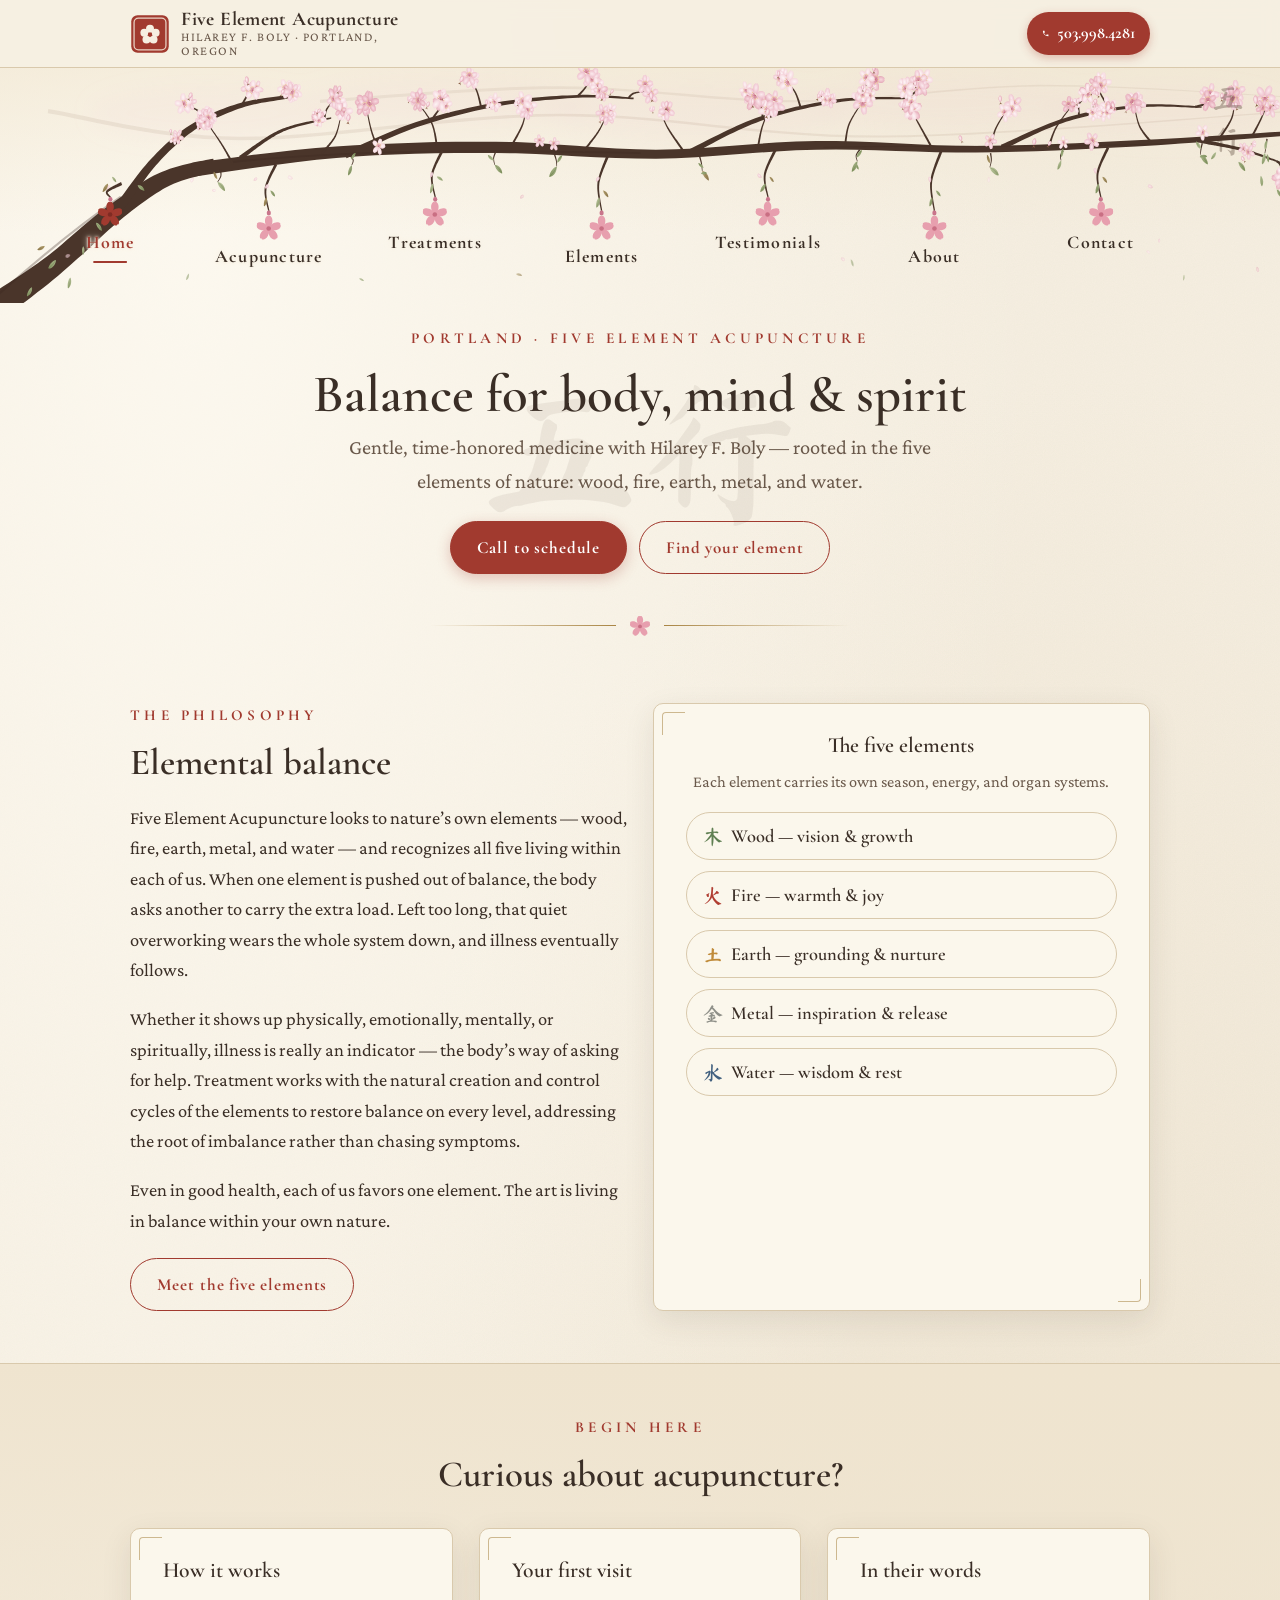
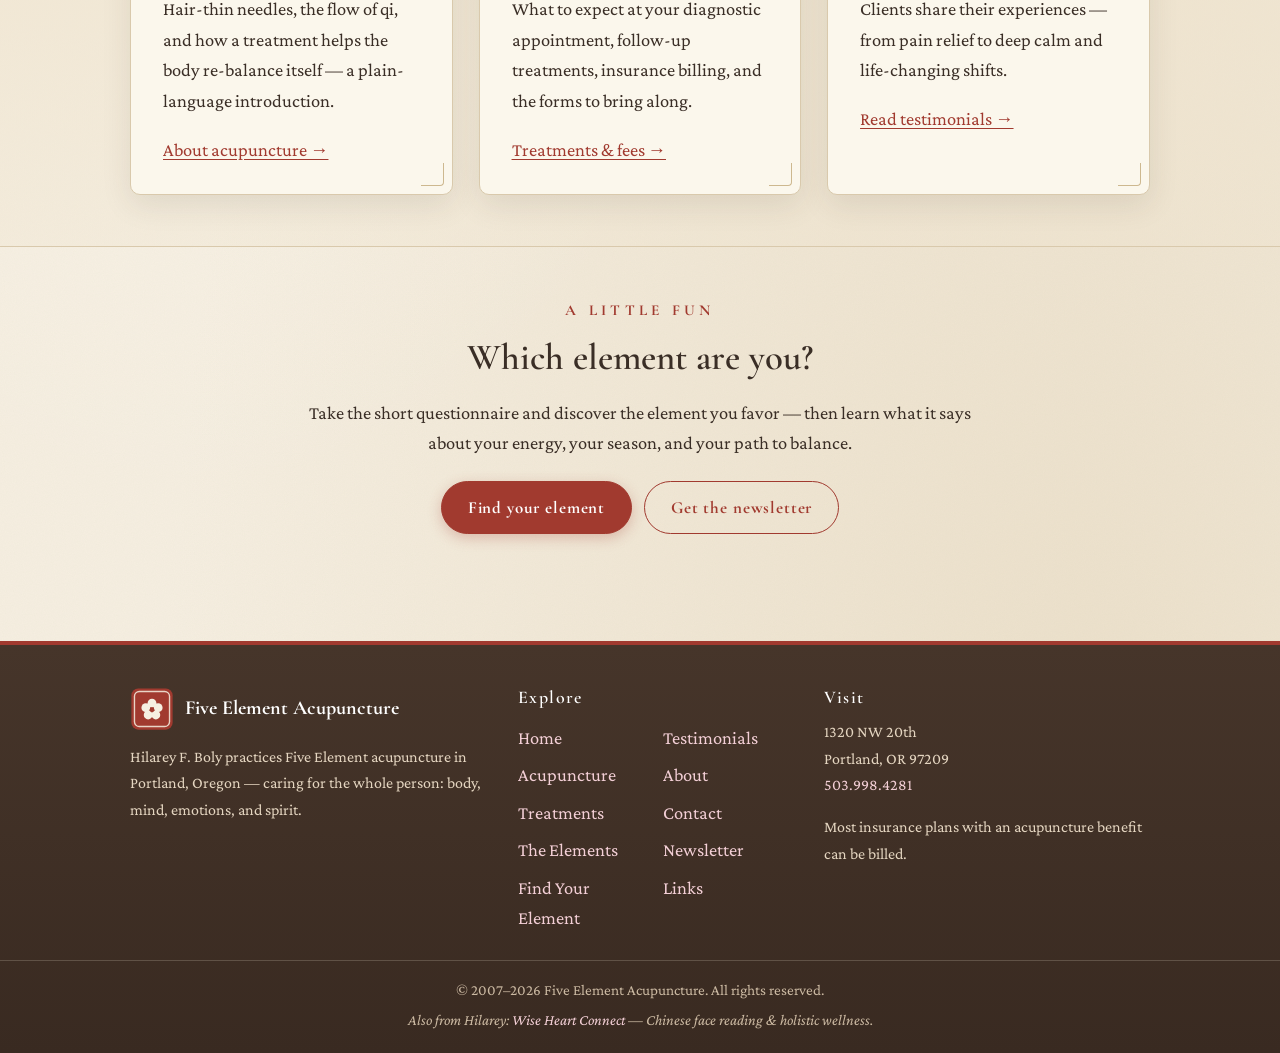
==== commit a5df5754: "Add spring leaves to lower canopy; correct address to 1320 NW 20th, Portland, OR 97209" ====
--- a/index.html
+++ b/index.html
@@ -197,7 +197,7 @@
     </div>
     <div>
       <h4>Visit</h4>
-      <p>2607 NW Thurman St<br>Portland, OR 97210<br>
+      <p>1320 NW 20th<br>Portland, OR 97209<br>
       <a href="tel:+15039984281">503.998.4281</a></p>
       <p>Most insurance plans with an acupuncture benefit can be billed.</p>
     </div>
